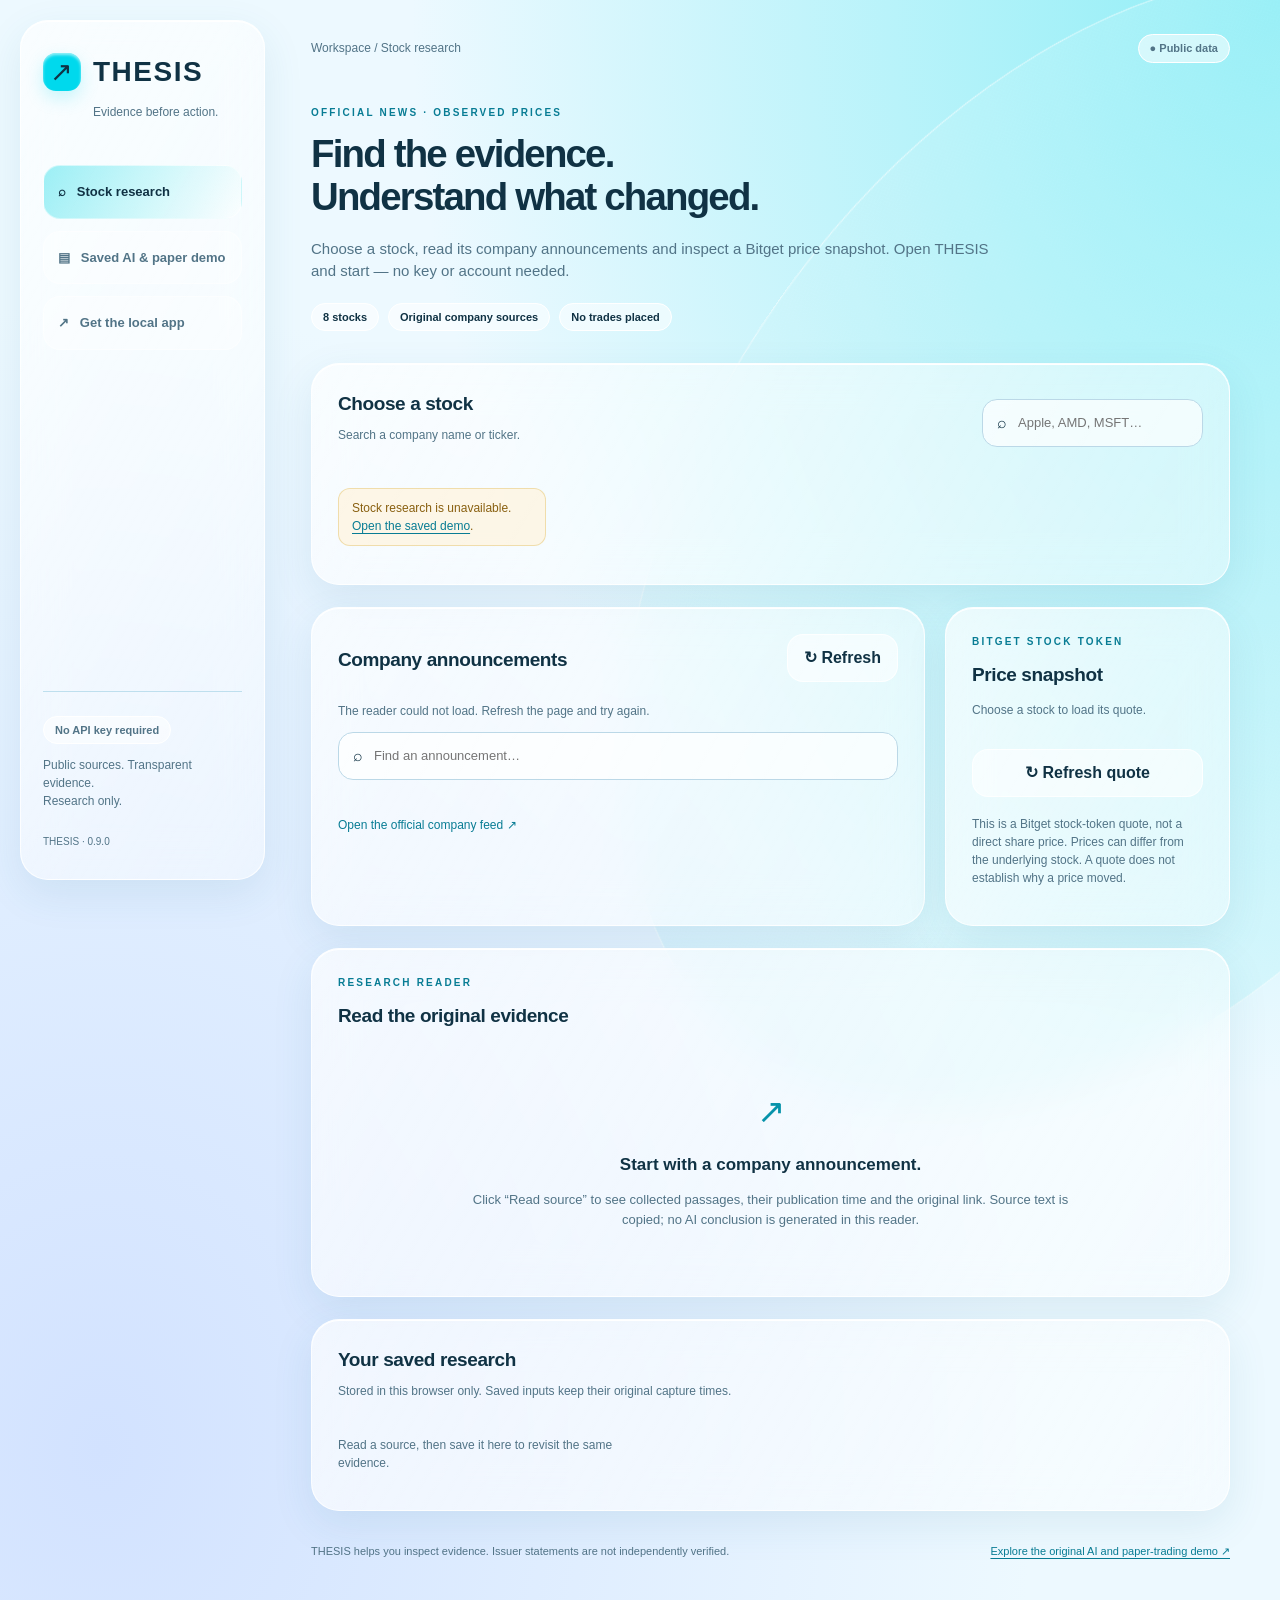
==== public/index.html @ 7a0273d4 "Add eight-stock research and source reading without an API key Add a shared issuer catalogue, no-mod" ====
<!doctype html>
<html lang="en"><head><meta charset="utf-8"><meta name="viewport" content="width=device-width,initial-scale=1"><meta name="theme-color" content="#00d9ed"><meta name="description" content="Explore eight stocks, official company announcements and public Bitget stock-token quotes. No API key required."><title>THESIS · Evidence before action</title><link rel="stylesheet" href="reader.css"><script defer src="reader.js"></script></head>
<body><a class="skip" href="#main">Skip to research</a><div class="shell"><aside class="glass sidebar"><a class="brand" href="/"><span class="logo">↗</span> THESIS</a><p class="tagline">Evidence before action.</p><nav aria-label="Workspace"><a class="active" href="#main">⌕ &nbsp; Stock research</a><a href="demo.html">▤ &nbsp; Saved AI & paper demo</a><a href="https://github.com/iamebuskycrypto/THESIS" target="_blank" rel="noopener">↗ &nbsp; Get the local app</a></nav><div class="sidebar-bottom"><span class="pill">No API key required</span><p>Public sources. Transparent evidence.<br>Research only.</p><small>THESIS · 0.9.0</small></div></aside>
<main id="main"><header class="topbar"><span>Workspace / Stock research</span><span class="pill">● Public data</span></header><section class="hero"><div class="eyebrow">OFFICIAL NEWS · OBSERVED PRICES</div><h1>Find the evidence.<br>Understand what changed.</h1><p>Choose a stock, read its company announcements and inspect a Bitget price snapshot. Open THESIS and start — no key or account needed.</p><div class="hero-tags"><span class="pill">8 stocks</span><span class="pill">Original company sources</span><span class="pill">No trades placed</span></div></section>
<section class="glass stock-panel" aria-labelledby="stock-title"><div class="section-head"><div><h2 id="stock-title">Choose a stock</h2><p>Search a company name or ticker.</p></div><label class="search"><span aria-hidden="true">⌕</span><input type="search" id="stock-search" placeholder="Apple, AMD, MSFT…" aria-label="Search stocks"></label></div><div id="stocks" class="stock-grid" aria-label="Available stocks"></div><p id="stock-empty" hidden>No stocks match. Clear the search to see all eight.</p></section>
<div class="workspace"><section class="glass news-panel" aria-labelledby="news-title"><div class="section-head"><div><div class="eyebrow" id="company-symbol"></div><h2 id="news-title">Company announcements</h2></div><button id="refresh-news" type="button">↻ Refresh</button></div><p class="small" id="news-status" role="status" aria-live="polite">Loading supported stocks…</p><label class="search news-search"><span aria-hidden="true">⌕</span><input type="search" id="news-search" placeholder="Find an announcement…" aria-label="Search announcements"></label><div id="news" class="news-list"></div><a id="company-source" class="source-link" target="_blank" rel="noopener">Open the official company feed ↗</a></section>
<aside class="glass quote-panel" aria-labelledby="quote-title"><div class="eyebrow">BITGET STOCK TOKEN</div><h2 id="quote-title">Price snapshot</h2><p class="small" id="quote-instrument"></p><div id="quote" aria-live="polite"><p class="small">Choose a stock to load its quote.</p></div><button id="refresh-quote" type="button">↻ Refresh quote</button><p class="small">This is a Bitget stock-token quote, not a direct share price. Prices can differ from the underlying stock. A quote does not establish why a price moved.</p></aside></div>
<section id="source-section" class="glass source-panel" aria-labelledby="source-title"><div class="section-head"><div><div class="eyebrow">RESEARCH READER</div><h2 id="source-title">Read the original evidence</h2></div><button id="save-source" type="button" hidden>Save to this browser</button></div><div id="source" aria-live="polite"><div class="empty"><span class="empty-icon">↗</span><h3>Start with a company announcement.</h3><p>Click “Read source” to see collected passages, their publication time and the original link. Source text is copied; no AI conclusion is generated in this reader.</p></div></div></section>
<section class="glass saved-panel"><div class="section-head"><div><h2>Your saved research</h2><p>Stored in this browser only. Saved inputs keep their original capture times.</p></div><button id="clear-saved" type="button" hidden>Clear saved</button></div><div id="saved" class="saved-grid"></div></section><footer>THESIS helps you inspect evidence. Issuer statements are not independently verified. <a href="demo.html">Explore the original AI and paper-trading demo ↗</a></footer></main></div><div id="toast" role="status" aria-live="polite" hidden></div></body></html>
---- public/reader.css ----
:root{--ink:#103244;--muted:#527487;--cyan:#00d9ed;--line:rgba(255,255,255,.8);--shadow:0 14px 40px rgba(43,114,151,.1);font-family:Inter,-apple-system,BlinkMacSystemFont,"Segoe UI",sans-serif;color:var(--ink);line-height:1.5}*{box-sizing:border-box}body{margin:0;background:radial-gradient(ellipse at 100% 0,#8eeef6 0,transparent 48%),radial-gradient(ellipse at 8% 90%,#d2e2ff 0,transparent 56%),#edf9ff;min-height:100vh}body:before{content:"";position:fixed;width:65vw;height:140vh;border-radius:50%;border:1px solid #ffffff99;right:-20vw;top:-10vh;transform:rotate(35deg);background:linear-gradient(120deg,#ffffff25,#5ee7ee25);pointer-events:none;z-index:-1}a{color:#087c94;text-underline-offset:3px}button,input{font:inherit}button,a.stock{cursor:pointer}button{color:var(--ink);padding:11px 16px;border:1px solid var(--line);border-radius:16px;background:#ffffff90;font-weight:600;transition:transform .16s,box-shadow .16s,background .16s}button:hover:not(:disabled),nav a:hover{transform:translateY(-3px);box-shadow:0 10px 22px #23799130;background:#fff}button:active:not(:disabled){transform:translateY(0) scale(.98)}button:disabled{cursor:wait;opacity:.6}button.primary{background:var(--cyan)}:focus-visible{outline:3px solid #087c94;outline-offset:4px}.glass{background:linear-gradient(120deg,#ffffffa8,#ffffff65);border:1px solid var(--line);border-radius:28px;box-shadow:var(--shadow),inset 0 1px 0 #fff;backdrop-filter:blur(22px);-webkit-backdrop-filter:blur(22px)}.shell{display:grid;grid-template-columns:245px minmax(0,1fr);gap:46px;padding:20px;max-width:1840px;margin:auto}.sidebar{position:sticky;top:20px;height:calc(100vh - 40px);padding:30px 22px;display:flex;flex-direction:column}.brand{font-size:28px;font-weight:800;letter-spacing:1.5px;display:flex;align-items:center;gap:12px;text-decoration:none;color:var(--ink)}.logo{background:var(--cyan);box-shadow:inset 0 2px 3px #fff9,0 7px 18px #00d9ed35;width:38px;height:38px;border-radius:13px;text-align:center;line-height:38px;font-size:27px;font-weight:400}.tagline{margin:10px 0 44px 50px;font-size:12px;color:var(--muted)}nav{display:grid;gap:12px}nav a{border-radius:17px;background:#ffffff50;padding:16px 14px;font-size:13px;font-weight:600;text-decoration:none;color:var(--muted);border:1px solid #fff7;transition:transform .16s,box-shadow .16s}nav .active{background:linear-gradient(120deg,#9ceff5,#ffffff80);color:var(--ink)}.sidebar-bottom{margin-top:auto;border-top:1px solid #bedfee;padding-top:24px;font-size:12px;color:var(--muted)}.pill{display:inline-block;background:#ffffff88;border:1px solid #fff;border-radius:100px;padding:5px 11px;font-size:11px;font-weight:600}.sidebar-bottom small{display:block;margin-top:24px}main{min-width:0;padding:8px 30px 22px 0}.topbar{display:flex;align-items:center;justify-content:space-between;gap:16px;font-size:12px;color:var(--muted);padding:6px 0 42px}.hero{padding-bottom:32px}.eyebrow{font-size:10px;font-weight:700;letter-spacing:2.2px;color:#087c94;margin-bottom:12px}h1{font-size:clamp(30px,3vw,49px);letter-spacing:-1.8px;line-height:1.12;margin:0 0 20px}h2{font-size:19px;letter-spacing:-.4px;margin:0 0 7px}h3{margin:0 0 8px;font-size:17px}.hero p{max-width:680px;color:var(--muted);font-size:15px}.hero-tags{display:flex;gap:9px;flex-wrap:wrap;margin-top:20px}section.glass,.quote-panel{padding:26px;margin-bottom:22px}.section-head{display:flex;justify-content:space-between;align-items:center;gap:20px;margin-bottom:20px}.section-head p,.small{font-size:12px;color:var(--muted);margin:4px 0 12px}.search{display:flex;align-items:center;gap:9px;padding:11px 14px;border:1px solid #bbd8e7;border-radius:15px;background:#ffffffb0}.search input{background:none;border:0;outline:none;width:100%;min-width:0;color:var(--ink);font-size:13px}.search:focus-within{outline:2px solid #128caa;outline-offset:2px}.stock-grid{display:grid;grid-template-columns:repeat(4,minmax(0,1fr));gap:11px}.stock{display:flex;align-items:center;gap:12px;padding:16px 12px;text-align:left;font-weight:400}.stock .initial{width:34px;height:34px;border-radius:12px;background:#ddf6fc;display:grid;place-items:center;font-weight:700;color:#087c94;flex-shrink:0}.stock strong{display:block;font-size:13px}.stock small{color:var(--muted);font-size:11px}.stock.selected{border-color:#08cadd;background:linear-gradient(120deg,#9beef5a8,#fff8);box-shadow:inset 0 1px 0 #fff,0 6px 16px #00bed218}.workspace{display:grid;grid-template-columns:minmax(0,1fr) 285px;gap:20px}.quote-panel{height:fit-content}.quote-panel button{margin:18px 0 14px;width:100%}.quote-price{font-size:32px;font-weight:650;letter-spacing:-1px;margin:10px 0 12px}.quote-values{display:grid;grid-template-columns:1fr 1fr;gap:10px;font-size:13px}.quote-values span{display:block;font-size:10px;color:var(--muted);margin-bottom:3px}.warning{padding:10px 13px;background:#fff4dbaa;border:1px solid #e4c77788;border-radius:12px;font-size:12px;color:#896011}.news-search{margin-bottom:18px}.news-list{max-height:430px;overflow:auto;scrollbar-color:#a2d3e0 transparent}.news-item{padding:17px 2px;border-bottom:1px solid #b8dae388;display:flex;gap:15px;justify-content:space-between;align-items:center}.news-item h3{font-size:14px;line-height:1.5}.news-item button{font-size:11px;white-space:nowrap;padding:10px 12px}.source-link{display:inline-block;font-size:12px;margin-top:18px}.empty{max-width:620px;text-align:center;padding:28px 12px;margin:auto}.empty p{font-size:13px;color:var(--muted)}.empty-icon{font-size:34px;display:block;margin-bottom:15px;color:#0793aa}.source-panel{scroll-margin-top:22px}.source-title-link{font-size:22px;line-height:1.4;display:block;margin:20px 0 12px;font-weight:650;text-decoration:none}.passage{border-left:3px solid #08bdd2;background:#ffffff65;border-radius:0 15px 15px 0;margin:15px 0;padding:18px 21px;font-size:14px;line-height:1.8;overflow-wrap:anywhere}.passage small{display:block;color:var(--muted);font-size:10px;margin-bottom:8px;letter-spacing:1px}.notice{padding:15px 18px;border:1px solid #ffffffa8;border-radius:16px;background:#ffffff75;font-size:13px;color:var(--muted);margin:18px 0}.questions{display:grid;grid-template-columns:repeat(3,1fr);gap:12px;margin-top:24px}.questions div{border-top:1px solid #b8dae3;padding-top:14px;font-size:12px;color:var(--muted)}.questions strong{display:block;color:var(--ink);margin-bottom:7px}.saved-grid{display:grid;grid-template-columns:repeat(3,1fr);gap:12px}.saved-grid button{padding:15px;text-align:left;font-weight:400}.saved-grid strong{display:block;font-size:12px;margin:6px 0}.saved-grid small{font-size:10px;color:var(--muted)}footer{font-size:11px;color:var(--muted);padding:10px 0;display:flex;flex-wrap:wrap;gap:10px;justify-content:space-between}#toast{position:fixed;bottom:24px;left:50%;transform:translateX(-50%);padding:13px 20px;border-radius:16px;box-shadow:var(--shadow);background:#103244;color:white;font-size:13px;max-width:90%;z-index:5}.skip{position:fixed;left:10px;top:-80px;background:white;padding:15px;z-index:10}.skip:focus{top:10px}@media(max-width:1050px){.shell{grid-template-columns:195px minmax(0,1fr);gap:22px}.sidebar{padding:24px 14px}.brand{font-size:23px}main{padding-right:0}.workspace{grid-template-columns:minmax(0,1fr)}.quote-values{grid-template-columns:repeat(3,1fr)}.quote-panel button{width:auto}.stock-grid{grid-template-columns:repeat(2,1fr)}}@media(max-width:690px){.shell{display:block;padding:12px}.sidebar{position:static;height:auto;padding:16px 18px;margin-bottom:20px}.tagline{display:none}nav{display:flex;flex-wrap:wrap;gap:7px;margin-top:15px}nav a{font-size:10px;padding:9px}.sidebar-bottom{display:none}.topbar{padding-bottom:25px}main{padding:0 4px}.hero{padding:0 8px 24px}h1{letter-spacing:-1px}.section-head{flex-wrap:wrap;gap:12px}section.glass,.quote-panel{padding:20px;border-radius:23px}.stock-panel .search{width:100%}.stock{padding:12px 10px}.questions,.saved-grid{grid-template-columns:1fr}.news-item{align-items:start}.news-item button{padding:9px;font-size:10px}.source-title-link{font-size:19px}.hero p{font-size:13px}.quote-values{grid-template-columns:repeat(2,1fr)}}@media(prefers-reduced-motion:reduce){*{transition:none!important;scroll-behavior:auto!important}button:hover:not(:disabled),nav a:hover{transform:none}}
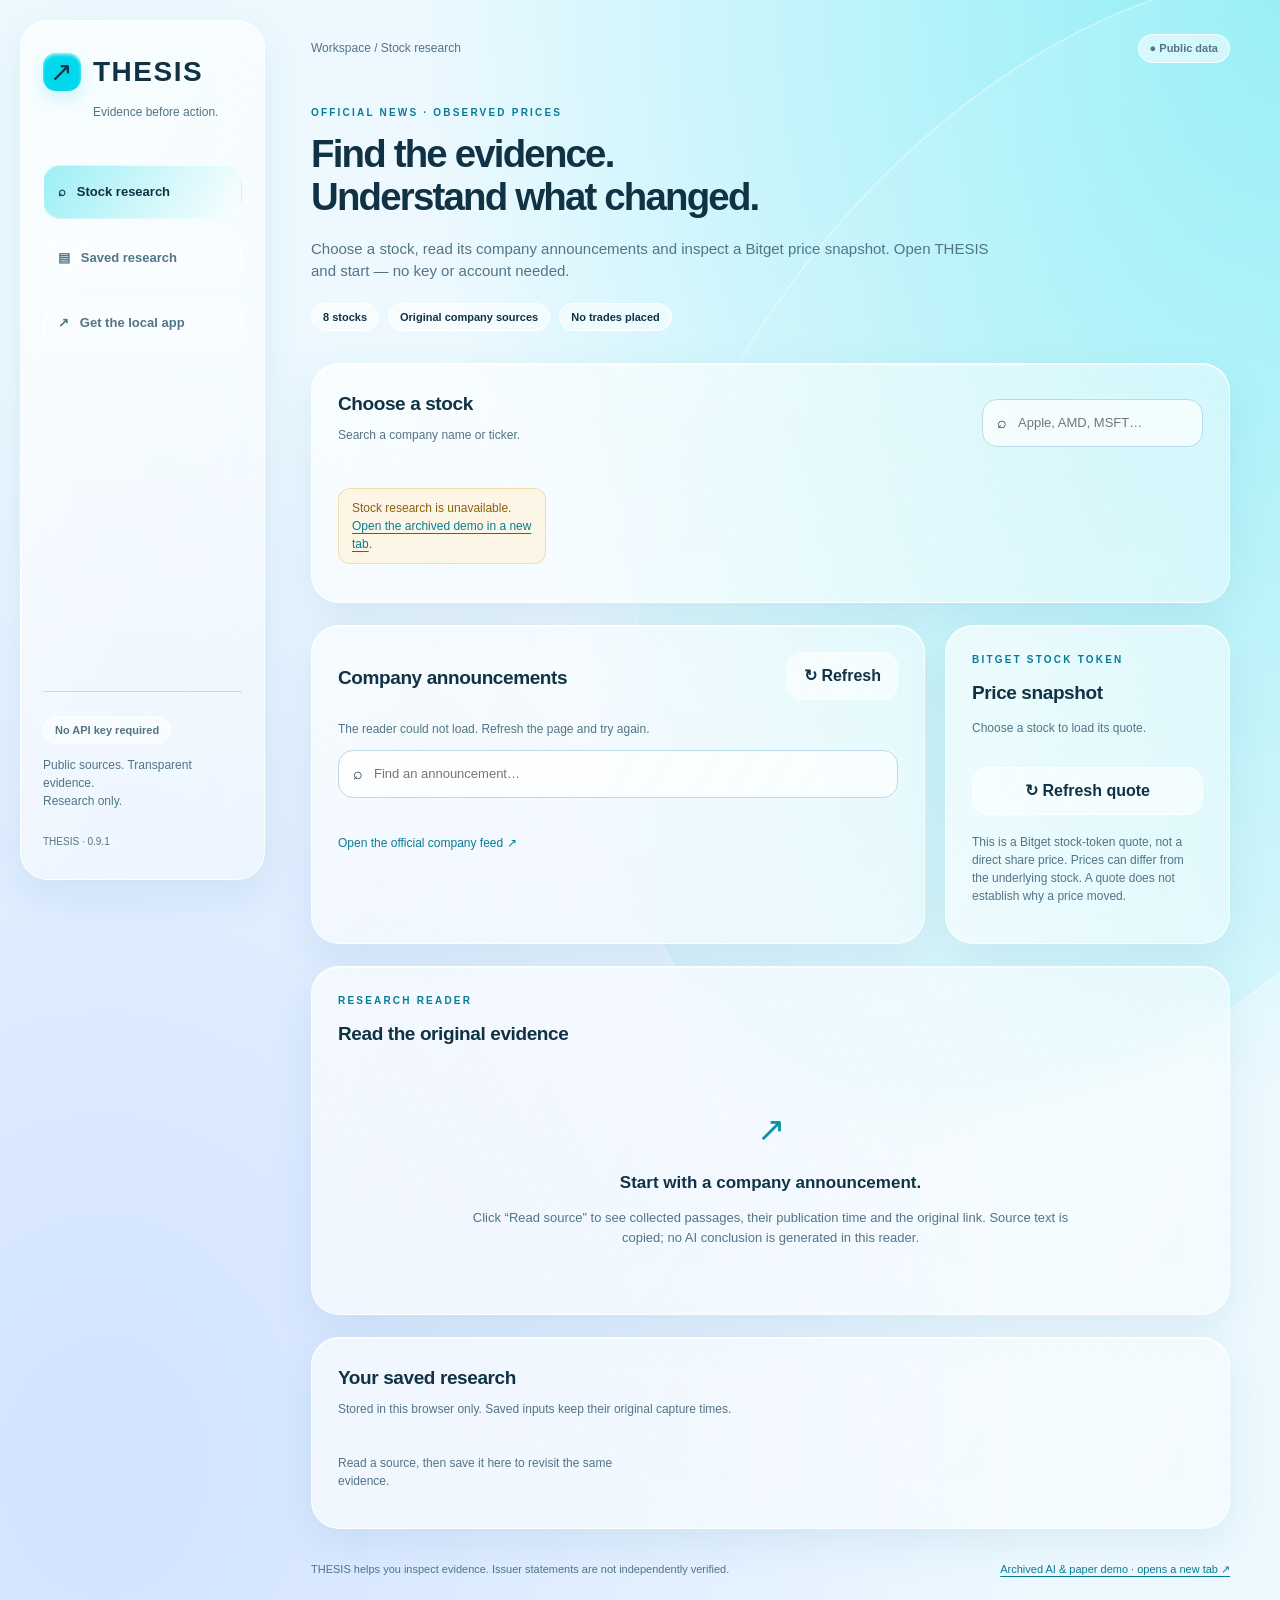
==== commit 38c58811: "Keep stock research navigation in the current app Replace the sidebar archive link with Saved resear" ====
--- a/public/index.html
+++ b/public/index.html
@@ -1,9 +1,9 @@
 <!doctype html>
-<html lang="en"><head><meta charset="utf-8"><meta name="viewport" content="width=device-width,initial-scale=1"><meta name="theme-color" content="#00d9ed"><meta name="description" content="Explore eight stocks, official company announcements and public Bitget stock-token quotes. No API key required."><title>THESIS · Evidence before action</title><link rel="stylesheet" href="reader.css"><script defer src="reader.js"></script></head>
-<body><a class="skip" href="#main">Skip to research</a><div class="shell"><aside class="glass sidebar"><a class="brand" href="/"><span class="logo">↗</span> THESIS</a><p class="tagline">Evidence before action.</p><nav aria-label="Workspace"><a class="active" href="#main">⌕ &nbsp; Stock research</a><a href="demo.html">▤ &nbsp; Saved AI & paper demo</a><a href="https://github.com/iamebuskycrypto/THESIS" target="_blank" rel="noopener">↗ &nbsp; Get the local app</a></nav><div class="sidebar-bottom"><span class="pill">No API key required</span><p>Public sources. Transparent evidence.<br>Research only.</p><small>THESIS · 0.9.0</small></div></aside>
+<html lang="en"><head><meta charset="utf-8"><meta name="viewport" content="width=device-width,initial-scale=1"><meta name="theme-color" content="#00d9ed"><meta name="description" content="Explore eight stocks, official company announcements and public Bitget stock-token quotes. No API key required."><title>THESIS · Evidence before action</title><link rel="stylesheet" href="reader.css?v=0.9.1"><script defer src="reader.js?v=0.9.1"></script></head>
+<body><a class="skip" href="#main">Skip to research</a><div class="shell"><aside class="glass sidebar"><a class="brand" href="/"><span class="logo">↗</span> THESIS</a><p class="tagline">Evidence before action.</p><nav aria-label="Workspace"><a class="active" href="#main">⌕ &nbsp; Stock research</a><a href="#saved-research">▤ &nbsp; Saved research</a><a href="https://github.com/iamebuskycrypto/THESIS" target="_blank" rel="noopener">↗ &nbsp; Get the local app</a></nav><div class="sidebar-bottom"><span class="pill">No API key required</span><p>Public sources. Transparent evidence.<br>Research only.</p><small>THESIS · 0.9.1</small></div></aside>
 <main id="main"><header class="topbar"><span>Workspace / Stock research</span><span class="pill">● Public data</span></header><section class="hero"><div class="eyebrow">OFFICIAL NEWS · OBSERVED PRICES</div><h1>Find the evidence.<br>Understand what changed.</h1><p>Choose a stock, read its company announcements and inspect a Bitget price snapshot. Open THESIS and start — no key or account needed.</p><div class="hero-tags"><span class="pill">8 stocks</span><span class="pill">Original company sources</span><span class="pill">No trades placed</span></div></section>
 <section class="glass stock-panel" aria-labelledby="stock-title"><div class="section-head"><div><h2 id="stock-title">Choose a stock</h2><p>Search a company name or ticker.</p></div><label class="search"><span aria-hidden="true">⌕</span><input type="search" id="stock-search" placeholder="Apple, AMD, MSFT…" aria-label="Search stocks"></label></div><div id="stocks" class="stock-grid" aria-label="Available stocks"></div><p id="stock-empty" hidden>No stocks match. Clear the search to see all eight.</p></section>
 <div class="workspace"><section class="glass news-panel" aria-labelledby="news-title"><div class="section-head"><div><div class="eyebrow" id="company-symbol"></div><h2 id="news-title">Company announcements</h2></div><button id="refresh-news" type="button">↻ Refresh</button></div><p class="small" id="news-status" role="status" aria-live="polite">Loading supported stocks…</p><label class="search news-search"><span aria-hidden="true">⌕</span><input type="search" id="news-search" placeholder="Find an announcement…" aria-label="Search announcements"></label><div id="news" class="news-list"></div><a id="company-source" class="source-link" target="_blank" rel="noopener">Open the official company feed ↗</a></section>
 <aside class="glass quote-panel" aria-labelledby="quote-title"><div class="eyebrow">BITGET STOCK TOKEN</div><h2 id="quote-title">Price snapshot</h2><p class="small" id="quote-instrument"></p><div id="quote" aria-live="polite"><p class="small">Choose a stock to load its quote.</p></div><button id="refresh-quote" type="button">↻ Refresh quote</button><p class="small">This is a Bitget stock-token quote, not a direct share price. Prices can differ from the underlying stock. A quote does not establish why a price moved.</p></aside></div>
 <section id="source-section" class="glass source-panel" aria-labelledby="source-title"><div class="section-head"><div><div class="eyebrow">RESEARCH READER</div><h2 id="source-title">Read the original evidence</h2></div><button id="save-source" type="button" hidden>Save to this browser</button></div><div id="source" aria-live="polite"><div class="empty"><span class="empty-icon">↗</span><h3>Start with a company announcement.</h3><p>Click “Read source” to see collected passages, their publication time and the original link. Source text is copied; no AI conclusion is generated in this reader.</p></div></div></section>
-<section class="glass saved-panel"><div class="section-head"><div><h2>Your saved research</h2><p>Stored in this browser only. Saved inputs keep their original capture times.</p></div><button id="clear-saved" type="button" hidden>Clear saved</button></div><div id="saved" class="saved-grid"></div></section><footer>THESIS helps you inspect evidence. Issuer statements are not independently verified. <a href="demo.html">Explore the original AI and paper-trading demo ↗</a></footer></main></div><div id="toast" role="status" aria-live="polite" hidden></div></body></html>
+<section id="saved-research" class="glass saved-panel"><div class="section-head"><div><h2>Your saved research</h2><p>Stored in this browser only. Saved inputs keep their original capture times.</p></div><button id="clear-saved" type="button" hidden>Clear saved</button></div><div id="saved" class="saved-grid"></div></section><footer>THESIS helps you inspect evidence. Issuer statements are not independently verified. <a href="demo.html" target="_blank" rel="noopener">Archived AI &amp; paper demo · opens a new tab ↗</a></footer></main></div><div id="toast" role="status" aria-live="polite" hidden></div></body></html>
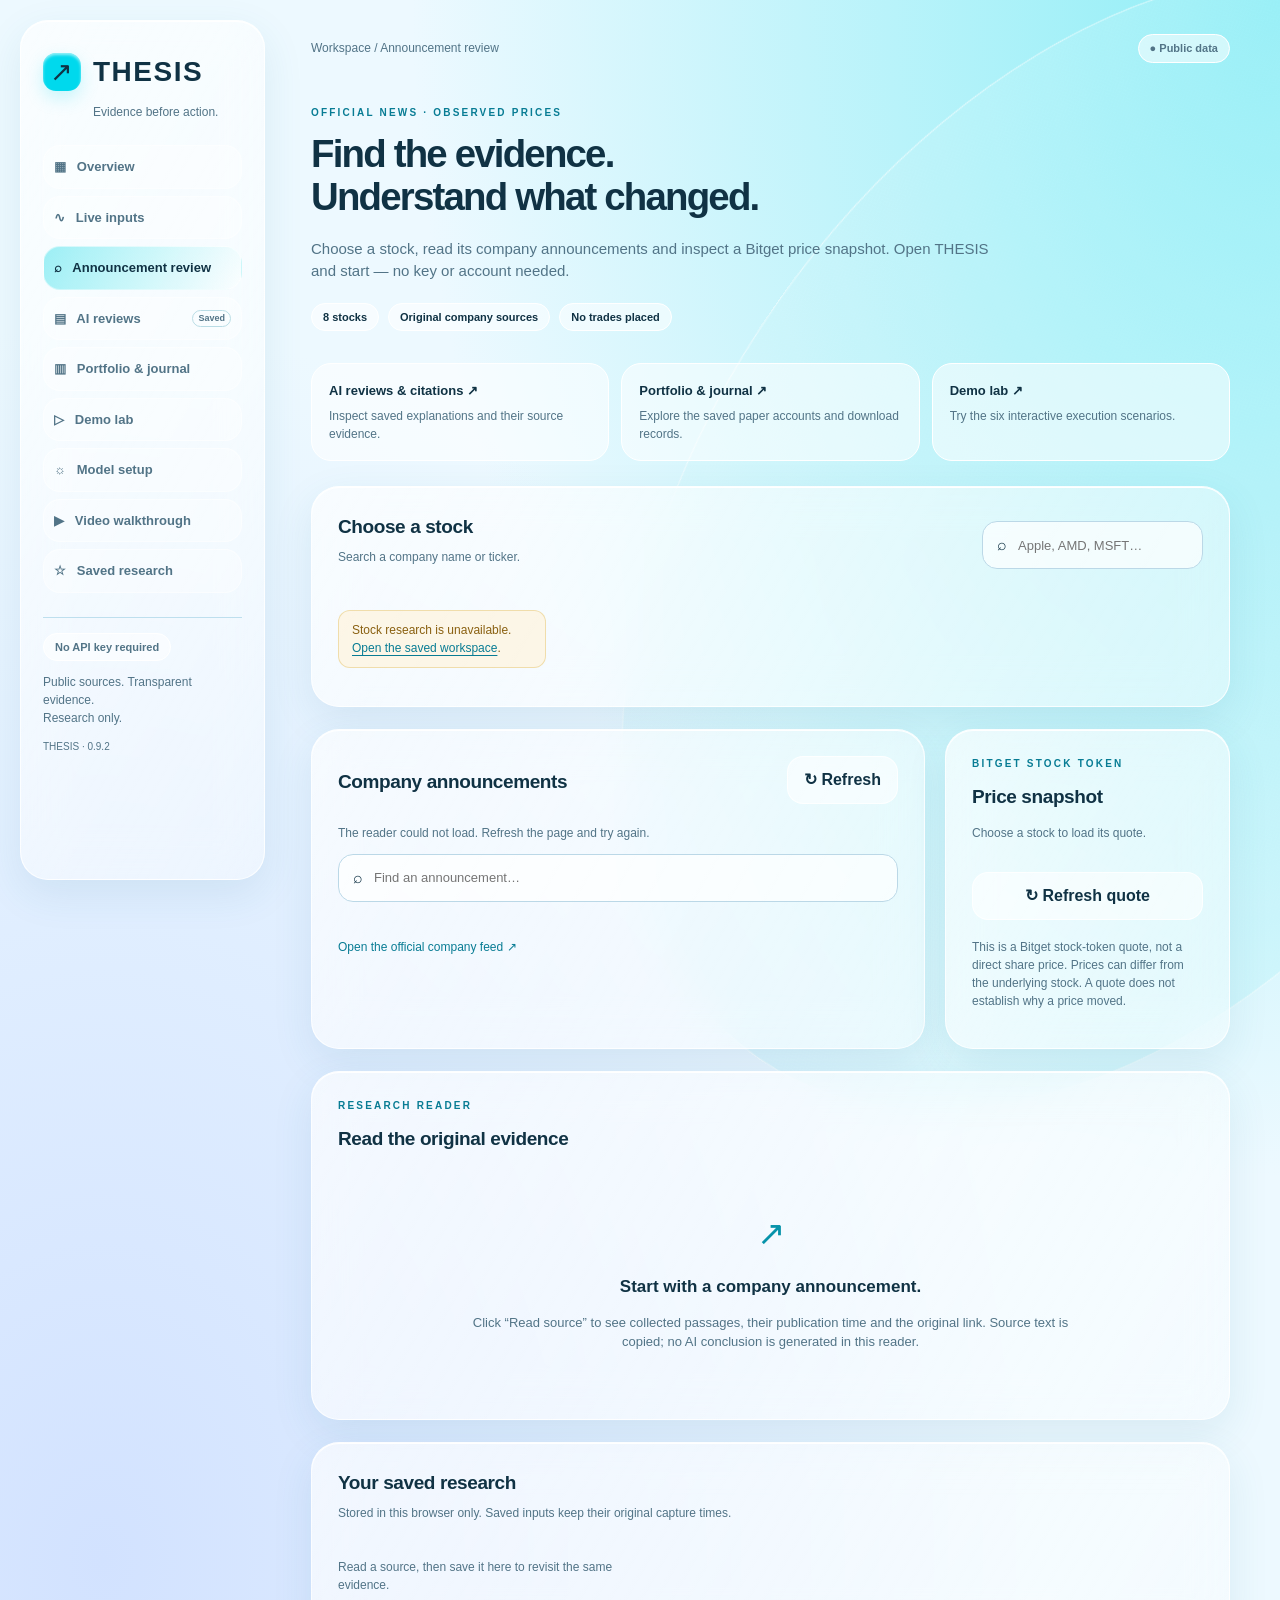
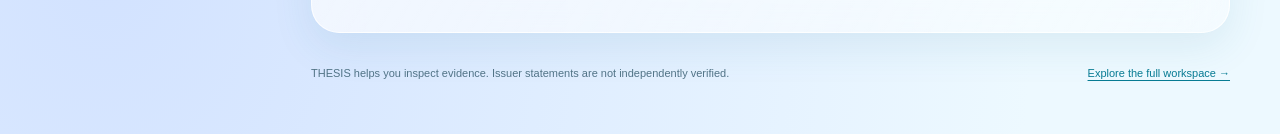
==== commit 14ae71b9: "Restore full workspace navigation alongside eight-stock research Expose Overview, saved AI reviews, " ====
--- a/public/index.html
+++ b/public/index.html
@@ -1,9 +1,24 @@
 <!doctype html>
-<html lang="en"><head><meta charset="utf-8"><meta name="viewport" content="width=device-width,initial-scale=1"><meta name="theme-color" content="#00d9ed"><meta name="description" content="Explore eight stocks, official company announcements and public Bitget stock-token quotes. No API key required."><title>THESIS · Evidence before action</title><link rel="stylesheet" href="reader.css?v=0.9.1"><script defer src="reader.js?v=0.9.1"></script></head>
-<body><a class="skip" href="#main">Skip to research</a><div class="shell"><aside class="glass sidebar"><a class="brand" href="/"><span class="logo">↗</span> THESIS</a><p class="tagline">Evidence before action.</p><nav aria-label="Workspace"><a class="active" href="#main">⌕ &nbsp; Stock research</a><a href="#saved-research">▤ &nbsp; Saved research</a><a href="https://github.com/iamebuskycrypto/THESIS" target="_blank" rel="noopener">↗ &nbsp; Get the local app</a></nav><div class="sidebar-bottom"><span class="pill">No API key required</span><p>Public sources. Transparent evidence.<br>Research only.</p><small>THESIS · 0.9.1</small></div></aside>
-<main id="main"><header class="topbar"><span>Workspace / Stock research</span><span class="pill">● Public data</span></header><section class="hero"><div class="eyebrow">OFFICIAL NEWS · OBSERVED PRICES</div><h1>Find the evidence.<br>Understand what changed.</h1><p>Choose a stock, read its company announcements and inspect a Bitget price snapshot. Open THESIS and start — no key or account needed.</p><div class="hero-tags"><span class="pill">8 stocks</span><span class="pill">Original company sources</span><span class="pill">No trades placed</span></div></section>
+<html lang="en"><head><meta charset="utf-8"><meta name="viewport" content="width=device-width,initial-scale=1"><meta name="theme-color" content="#00d9ed"><meta name="description" content="Explore eight stocks, official company announcements and public Bitget stock-token quotes. No API key required."><title>THESIS · Evidence before action</title><link rel="stylesheet" href="reader.css?v=0.9.2"><script defer src="reader.js?v=0.9.2"></script></head>
+<body><a class="skip" href="#main">Skip to research</a><div class="shell"><aside class="glass sidebar"><a class="brand" href="/"><span class="logo">↗</span> THESIS</a><p class="tagline">Evidence before action.</p><nav aria-label="Workspace">
+<a href="demo.html#overview">▦ &nbsp; Overview</a>
+<a href="#live-inputs">∿ &nbsp; Live inputs</a>
+<a class="active" href="#main" aria-current="page">⌕ &nbsp; Announcement review</a>
+<a href="demo.html#research">▤ &nbsp; AI reviews <small>Saved</small></a>
+<a href="demo.html#journal">▥ &nbsp; Portfolio &amp; journal</a>
+<a href="demo.html#demo">▷ &nbsp; Demo lab</a>
+<a href="demo.html#setup">☼ &nbsp; Model setup</a>
+<a href="demo.html#walkthrough">▶ &nbsp; Video walkthrough</a>
+<a href="#saved-research">☆ &nbsp; Saved research</a>
+</nav><div class="sidebar-bottom"><span class="pill">No API key required</span><p>Public sources. Transparent evidence.<br>Research only.</p><small>THESIS · 0.9.2</small></div></aside>
+<main id="main"><header class="topbar"><span>Workspace / Announcement review</span><span class="pill">● Public data</span></header><section class="hero"><div class="eyebrow">OFFICIAL NEWS · OBSERVED PRICES</div><h1>Find the evidence.<br>Understand what changed.</h1><p>Choose a stock, read its company announcements and inspect a Bitget price snapshot. Open THESIS and start — no key or account needed.</p><div class="hero-tags"><span class="pill">8 stocks</span><span class="pill">Original company sources</span><span class="pill">No trades placed</span></div></section>
+<section class="workspace-links" aria-label="Explore THESIS">
+<a href="demo.html#research"><strong>AI reviews &amp; citations ↗</strong><span>Inspect saved explanations and their source evidence.</span></a>
+<a href="demo.html#journal"><strong>Portfolio &amp; journal ↗</strong><span>Explore the saved paper accounts and download records.</span></a>
+<a href="demo.html#demo"><strong>Demo lab ↗</strong><span>Try the six interactive execution scenarios.</span></a>
+</section>
 <section class="glass stock-panel" aria-labelledby="stock-title"><div class="section-head"><div><h2 id="stock-title">Choose a stock</h2><p>Search a company name or ticker.</p></div><label class="search"><span aria-hidden="true">⌕</span><input type="search" id="stock-search" placeholder="Apple, AMD, MSFT…" aria-label="Search stocks"></label></div><div id="stocks" class="stock-grid" aria-label="Available stocks"></div><p id="stock-empty" hidden>No stocks match. Clear the search to see all eight.</p></section>
-<div class="workspace"><section class="glass news-panel" aria-labelledby="news-title"><div class="section-head"><div><div class="eyebrow" id="company-symbol"></div><h2 id="news-title">Company announcements</h2></div><button id="refresh-news" type="button">↻ Refresh</button></div><p class="small" id="news-status" role="status" aria-live="polite">Loading supported stocks…</p><label class="search news-search"><span aria-hidden="true">⌕</span><input type="search" id="news-search" placeholder="Find an announcement…" aria-label="Search announcements"></label><div id="news" class="news-list"></div><a id="company-source" class="source-link" target="_blank" rel="noopener">Open the official company feed ↗</a></section>
+<div class="workspace" id="live-inputs"><section class="glass news-panel" aria-labelledby="news-title"><div class="section-head"><div><div class="eyebrow" id="company-symbol"></div><h2 id="news-title">Company announcements</h2></div><button id="refresh-news" type="button">↻ Refresh</button></div><p class="small" id="news-status" role="status" aria-live="polite">Loading supported stocks…</p><label class="search news-search"><span aria-hidden="true">⌕</span><input type="search" id="news-search" placeholder="Find an announcement…" aria-label="Search announcements"></label><div id="news" class="news-list"></div><a id="company-source" class="source-link" target="_blank" rel="noopener">Open the official company feed ↗</a></section>
 <aside class="glass quote-panel" aria-labelledby="quote-title"><div class="eyebrow">BITGET STOCK TOKEN</div><h2 id="quote-title">Price snapshot</h2><p class="small" id="quote-instrument"></p><div id="quote" aria-live="polite"><p class="small">Choose a stock to load its quote.</p></div><button id="refresh-quote" type="button">↻ Refresh quote</button><p class="small">This is a Bitget stock-token quote, not a direct share price. Prices can differ from the underlying stock. A quote does not establish why a price moved.</p></aside></div>
 <section id="source-section" class="glass source-panel" aria-labelledby="source-title"><div class="section-head"><div><div class="eyebrow">RESEARCH READER</div><h2 id="source-title">Read the original evidence</h2></div><button id="save-source" type="button" hidden>Save to this browser</button></div><div id="source" aria-live="polite"><div class="empty"><span class="empty-icon">↗</span><h3>Start with a company announcement.</h3><p>Click “Read source” to see collected passages, their publication time and the original link. Source text is copied; no AI conclusion is generated in this reader.</p></div></div></section>
-<section id="saved-research" class="glass saved-panel"><div class="section-head"><div><h2>Your saved research</h2><p>Stored in this browser only. Saved inputs keep their original capture times.</p></div><button id="clear-saved" type="button" hidden>Clear saved</button></div><div id="saved" class="saved-grid"></div></section><footer>THESIS helps you inspect evidence. Issuer statements are not independently verified. <a href="demo.html" target="_blank" rel="noopener">Archived AI &amp; paper demo · opens a new tab ↗</a></footer></main></div><div id="toast" role="status" aria-live="polite" hidden></div></body></html>
+<section id="saved-research" class="glass saved-panel"><div class="section-head"><div><h2>Your saved research</h2><p>Stored in this browser only. Saved inputs keep their original capture times.</p></div><button id="clear-saved" type="button" hidden>Clear saved</button></div><div id="saved" class="saved-grid"></div></section><footer>THESIS helps you inspect evidence. Issuer statements are not independently verified. <a href="demo.html#overview">Explore the full workspace →</a></footer></main></div><div id="toast" role="status" aria-live="polite" hidden></div></body></html>
--- a/public/reader.css
+++ b/public/reader.css
@@ -1 +1,4 @@
 :root{--ink:#103244;--muted:#527487;--cyan:#00d9ed;--line:rgba(255,255,255,.8);--shadow:0 14px 40px rgba(43,114,151,.1);font-family:Inter,-apple-system,BlinkMacSystemFont,"Segoe UI",sans-serif;color:var(--ink);line-height:1.5}*{box-sizing:border-box}body{margin:0;background:radial-gradient(ellipse at 100% 0,#8eeef6 0,transparent 48%),radial-gradient(ellipse at 8% 90%,#d2e2ff 0,transparent 56%),#edf9ff;min-height:100vh}body:before{content:"";position:fixed;width:65vw;height:140vh;border-radius:50%;border:1px solid #ffffff99;right:-20vw;top:-10vh;transform:rotate(35deg);background:linear-gradient(120deg,#ffffff25,#5ee7ee25);pointer-events:none;z-index:-1}a{color:#087c94;text-underline-offset:3px}button,input{font:inherit}button,a.stock{cursor:pointer}button{color:var(--ink);padding:11px 16px;border:1px solid var(--line);border-radius:16px;background:#ffffff90;font-weight:600;transition:transform .16s,box-shadow .16s,background .16s}button:hover:not(:disabled),nav a:hover{transform:translateY(-3px);box-shadow:0 10px 22px #23799130;background:#fff}button:active:not(:disabled){transform:translateY(0) scale(.98)}button:disabled{cursor:wait;opacity:.6}button.primary{background:var(--cyan)}:focus-visible{outline:3px solid #087c94;outline-offset:4px}.glass{background:linear-gradient(120deg,#ffffffa8,#ffffff65);border:1px solid var(--line);border-radius:28px;box-shadow:var(--shadow),inset 0 1px 0 #fff;backdrop-filter:blur(22px);-webkit-backdrop-filter:blur(22px)}.shell{display:grid;grid-template-columns:245px minmax(0,1fr);gap:46px;padding:20px;max-width:1840px;margin:auto}.sidebar{position:sticky;top:20px;height:calc(100vh - 40px);padding:30px 22px;display:flex;flex-direction:column}.brand{font-size:28px;font-weight:800;letter-spacing:1.5px;display:flex;align-items:center;gap:12px;text-decoration:none;color:var(--ink)}.logo{background:var(--cyan);box-shadow:inset 0 2px 3px #fff9,0 7px 18px #00d9ed35;width:38px;height:38px;border-radius:13px;text-align:center;line-height:38px;font-size:27px;font-weight:400}.tagline{margin:10px 0 44px 50px;font-size:12px;color:var(--muted)}nav{display:grid;gap:12px}nav a{border-radius:17px;background:#ffffff50;padding:16px 14px;font-size:13px;font-weight:600;text-decoration:none;color:var(--muted);border:1px solid #fff7;transition:transform .16s,box-shadow .16s}nav .active{background:linear-gradient(120deg,#9ceff5,#ffffff80);color:var(--ink)}.sidebar-bottom{margin-top:auto;border-top:1px solid #bedfee;padding-top:24px;font-size:12px;color:var(--muted)}.pill{display:inline-block;background:#ffffff88;border:1px solid #fff;border-radius:100px;padding:5px 11px;font-size:11px;font-weight:600}.sidebar-bottom small{display:block;margin-top:24px}main{min-width:0;padding:8px 30px 22px 0}.topbar{display:flex;align-items:center;justify-content:space-between;gap:16px;font-size:12px;color:var(--muted);padding:6px 0 42px}.hero{padding-bottom:32px}.eyebrow{font-size:10px;font-weight:700;letter-spacing:2.2px;color:#087c94;margin-bottom:12px}h1{font-size:clamp(30px,3vw,49px);letter-spacing:-1.8px;line-height:1.12;margin:0 0 20px}h2{font-size:19px;letter-spacing:-.4px;margin:0 0 7px}h3{margin:0 0 8px;font-size:17px}.hero p{max-width:680px;color:var(--muted);font-size:15px}.hero-tags{display:flex;gap:9px;flex-wrap:wrap;margin-top:20px}section.glass,.quote-panel{padding:26px;margin-bottom:22px}.section-head{display:flex;justify-content:space-between;align-items:center;gap:20px;margin-bottom:20px}.section-head p,.small{font-size:12px;color:var(--muted);margin:4px 0 12px}.search{display:flex;align-items:center;gap:9px;padding:11px 14px;border:1px solid #bbd8e7;border-radius:15px;background:#ffffffb0}.search input{background:none;border:0;outline:none;width:100%;min-width:0;color:var(--ink);font-size:13px}.search:focus-within{outline:2px solid #128caa;outline-offset:2px}.stock-grid{display:grid;grid-template-columns:repeat(4,minmax(0,1fr));gap:11px}.stock{display:flex;align-items:center;gap:12px;padding:16px 12px;text-align:left;font-weight:400}.stock .initial{width:34px;height:34px;border-radius:12px;background:#ddf6fc;display:grid;place-items:center;font-weight:700;color:#087c94;flex-shrink:0}.stock strong{display:block;font-size:13px}.stock small{color:var(--muted);font-size:11px}.stock.selected{border-color:#08cadd;background:linear-gradient(120deg,#9beef5a8,#fff8);box-shadow:inset 0 1px 0 #fff,0 6px 16px #00bed218}.workspace{display:grid;grid-template-columns:minmax(0,1fr) 285px;gap:20px}.quote-panel{height:fit-content}.quote-panel button{margin:18px 0 14px;width:100%}.quote-price{font-size:32px;font-weight:650;letter-spacing:-1px;margin:10px 0 12px}.quote-values{display:grid;grid-template-columns:1fr 1fr;gap:10px;font-size:13px}.quote-values span{display:block;font-size:10px;color:var(--muted);margin-bottom:3px}.warning{padding:10px 13px;background:#fff4dbaa;border:1px solid #e4c77788;border-radius:12px;font-size:12px;color:#896011}.news-search{margin-bottom:18px}.news-list{max-height:430px;overflow:auto;scrollbar-color:#a2d3e0 transparent}.news-item{padding:17px 2px;border-bottom:1px solid #b8dae388;display:flex;gap:15px;justify-content:space-between;align-items:center}.news-item h3{font-size:14px;line-height:1.5}.news-item button{font-size:11px;white-space:nowrap;padding:10px 12px}.source-link{display:inline-block;font-size:12px;margin-top:18px}.empty{max-width:620px;text-align:center;padding:28px 12px;margin:auto}.empty p{font-size:13px;color:var(--muted)}.empty-icon{font-size:34px;display:block;margin-bottom:15px;color:#0793aa}.source-panel{scroll-margin-top:22px}.source-title-link{font-size:22px;line-height:1.4;display:block;margin:20px 0 12px;font-weight:650;text-decoration:none}.passage{border-left:3px solid #08bdd2;background:#ffffff65;border-radius:0 15px 15px 0;margin:15px 0;padding:18px 21px;font-size:14px;line-height:1.8;overflow-wrap:anywhere}.passage small{display:block;color:var(--muted);font-size:10px;margin-bottom:8px;letter-spacing:1px}.notice{padding:15px 18px;border:1px solid #ffffffa8;border-radius:16px;background:#ffffff75;font-size:13px;color:var(--muted);margin:18px 0}.questions{display:grid;grid-template-columns:repeat(3,1fr);gap:12px;margin-top:24px}.questions div{border-top:1px solid #b8dae3;padding-top:14px;font-size:12px;color:var(--muted)}.questions strong{display:block;color:var(--ink);margin-bottom:7px}.saved-grid{display:grid;grid-template-columns:repeat(3,1fr);gap:12px}.saved-grid button{padding:15px;text-align:left;font-weight:400}.saved-grid strong{display:block;font-size:12px;margin:6px 0}.saved-grid small{font-size:10px;color:var(--muted)}footer{font-size:11px;color:var(--muted);padding:10px 0;display:flex;flex-wrap:wrap;gap:10px;justify-content:space-between}#toast{position:fixed;bottom:24px;left:50%;transform:translateX(-50%);padding:13px 20px;border-radius:16px;box-shadow:var(--shadow);background:#103244;color:white;font-size:13px;max-width:90%;z-index:5}.skip{position:fixed;left:10px;top:-80px;background:white;padding:15px;z-index:10}.skip:focus{top:10px}@media(max-width:1050px){.shell{grid-template-columns:195px minmax(0,1fr);gap:22px}.sidebar{padding:24px 14px}.brand{font-size:23px}main{padding-right:0}.workspace{grid-template-columns:minmax(0,1fr)}.quote-values{grid-template-columns:repeat(3,1fr)}.quote-panel button{width:auto}.stock-grid{grid-template-columns:repeat(2,1fr)}}@media(max-width:690px){.shell{display:block;padding:12px}.sidebar{position:static;height:auto;padding:16px 18px;margin-bottom:20px}.tagline{display:none}nav{display:flex;flex-wrap:wrap;gap:7px;margin-top:15px}nav a{font-size:10px;padding:9px}.sidebar-bottom{display:none}.topbar{padding-bottom:25px}main{padding:0 4px}.hero{padding:0 8px 24px}h1{letter-spacing:-1px}.section-head{flex-wrap:wrap;gap:12px}section.glass,.quote-panel{padding:20px;border-radius:23px}.stock-panel .search{width:100%}.stock{padding:12px 10px}.questions,.saved-grid{grid-template-columns:1fr}.news-item{align-items:start}.news-item button{padding:9px;font-size:10px}.source-title-link{font-size:19px}.hero p{font-size:13px}.quote-values{grid-template-columns:repeat(2,1fr)}}@media(prefers-reduced-motion:reduce){*{transition:none!important;scroll-behavior:auto!important}button:hover:not(:disabled),nav a:hover{transform:none}}
+
+/* Keep every workspace section within reach. */
+.sidebar{overflow-y:auto}.tagline{margin-bottom:24px}nav{gap:7px}nav a{padding:11px 10px;display:flex;align-items:center;gap:4px}nav a small{font-size:9px;border:1px solid #b9dce5;border-radius:20px;padding:1px 5px;margin-left:auto}.sidebar-bottom{padding-top:15px;margin-top:24px}.sidebar-bottom small{margin-top:12px}.workspace-links{display:grid;grid-template-columns:repeat(3,minmax(0,1fr));gap:12px;margin-bottom:25px}.workspace-links a{display:block;text-decoration:none;background:#ffffff88;border:1px solid #fff;border-radius:20px;padding:17px;color:var(--ink);transition:transform .16s,box-shadow .16s}.workspace-links a:hover{transform:translateY(-2px);box-shadow:var(--shadow)}.workspace-links strong{font-size:13px;display:block;margin-bottom:6px}.workspace-links span{font-size:12px;color:var(--muted);display:block}#live-inputs,#saved-research{scroll-margin-top:20px}@media(max-width:690px){nav a{display:inline-flex}.workspace-links{grid-template-columns:1fr}.sidebar{overflow:visible}}@media(prefers-reduced-motion:reduce){.workspace-links a:hover{transform:none}}
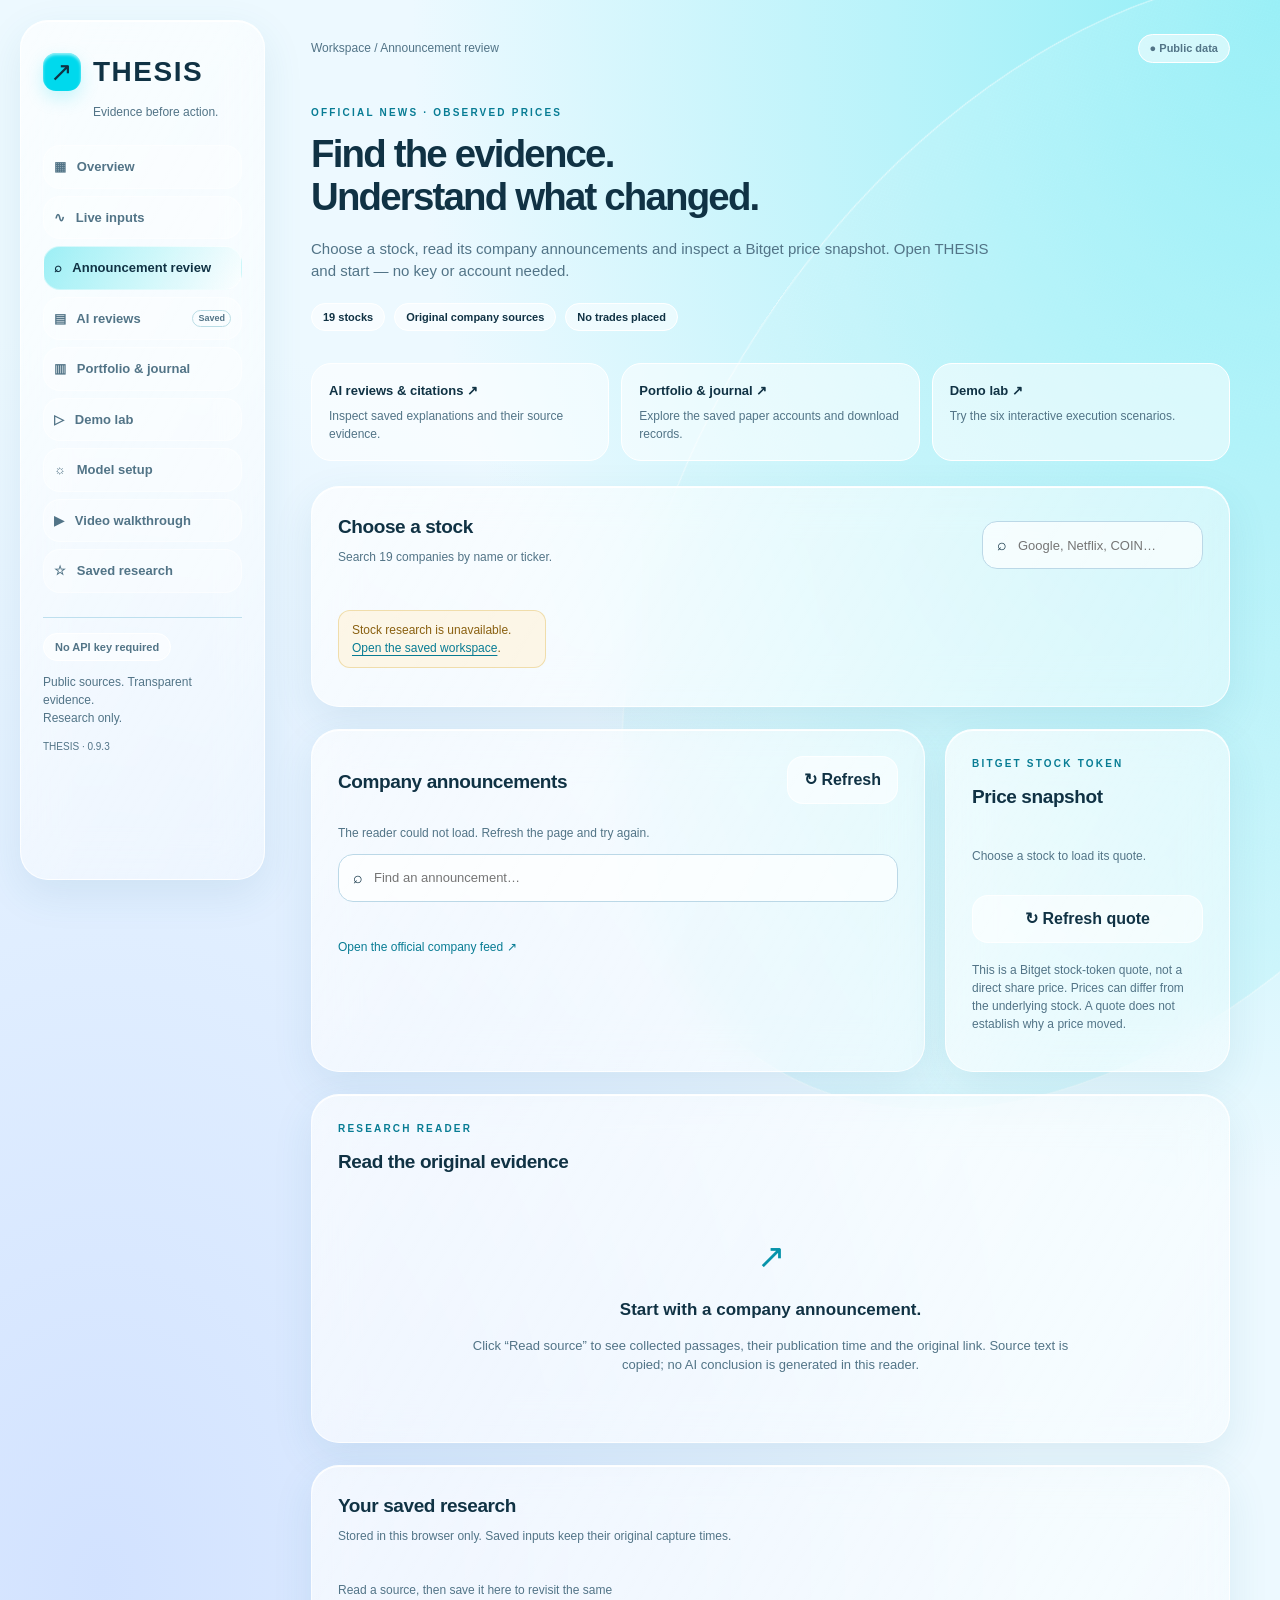
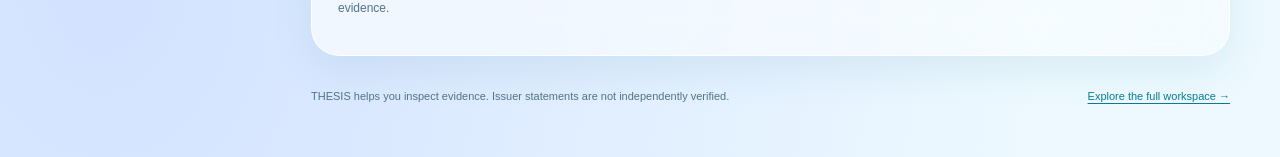
==== commit 55780356: "Expand research to 19 stocks and add bundled company logos Add Alphabet/Google, Netflix, Coinbase, S" ====
--- a/public/index.html
+++ b/public/index.html
@@ -1,5 +1,5 @@
 <!doctype html>
-<html lang="en"><head><meta charset="utf-8"><meta name="viewport" content="width=device-width,initial-scale=1"><meta name="theme-color" content="#00d9ed"><meta name="description" content="Explore eight stocks, official company announcements and public Bitget stock-token quotes. No API key required."><title>THESIS · Evidence before action</title><link rel="stylesheet" href="reader.css?v=0.9.2"><script defer src="reader.js?v=0.9.2"></script></head>
+<html lang="en"><head><meta charset="utf-8"><meta name="viewport" content="width=device-width,initial-scale=1"><meta name="theme-color" content="#00d9ed"><meta name="description" content="Explore 19 stocks, official company announcements and public Bitget stock-token quotes. No API key required."><title>THESIS · Evidence before action</title><link rel="stylesheet" href="reader.css?v=0.9.3"><script defer src="reader.js?v=0.9.3"></script></head>
 <body><a class="skip" href="#main">Skip to research</a><div class="shell"><aside class="glass sidebar"><a class="brand" href="/"><span class="logo">↗</span> THESIS</a><p class="tagline">Evidence before action.</p><nav aria-label="Workspace">
 <a href="demo.html#overview">▦ &nbsp; Overview</a>
 <a href="#live-inputs">∿ &nbsp; Live inputs</a>
@@ -10,14 +10,14 @@
 <a href="demo.html#setup">☼ &nbsp; Model setup</a>
 <a href="demo.html#walkthrough">▶ &nbsp; Video walkthrough</a>
 <a href="#saved-research">☆ &nbsp; Saved research</a>
-</nav><div class="sidebar-bottom"><span class="pill">No API key required</span><p>Public sources. Transparent evidence.<br>Research only.</p><small>THESIS · 0.9.2</small></div></aside>
-<main id="main"><header class="topbar"><span>Workspace / Announcement review</span><span class="pill">● Public data</span></header><section class="hero"><div class="eyebrow">OFFICIAL NEWS · OBSERVED PRICES</div><h1>Find the evidence.<br>Understand what changed.</h1><p>Choose a stock, read its company announcements and inspect a Bitget price snapshot. Open THESIS and start — no key or account needed.</p><div class="hero-tags"><span class="pill">8 stocks</span><span class="pill">Original company sources</span><span class="pill">No trades placed</span></div></section>
+</nav><div class="sidebar-bottom"><span class="pill">No API key required</span><p>Public sources. Transparent evidence.<br>Research only.</p><small>THESIS · 0.9.3</small></div></aside>
+<main id="main"><header class="topbar"><span>Workspace / Announcement review</span><span class="pill">● Public data</span></header><section class="hero"><div class="eyebrow">OFFICIAL NEWS · OBSERVED PRICES</div><h1>Find the evidence.<br>Understand what changed.</h1><p>Choose a stock, read its company announcements and inspect a Bitget price snapshot. Open THESIS and start — no key or account needed.</p><div class="hero-tags"><span class="pill" id="stock-count">19 stocks</span><span class="pill">Original company sources</span><span class="pill">No trades placed</span></div></section>
 <section class="workspace-links" aria-label="Explore THESIS">
 <a href="demo.html#research"><strong>AI reviews &amp; citations ↗</strong><span>Inspect saved explanations and their source evidence.</span></a>
 <a href="demo.html#journal"><strong>Portfolio &amp; journal ↗</strong><span>Explore the saved paper accounts and download records.</span></a>
 <a href="demo.html#demo"><strong>Demo lab ↗</strong><span>Try the six interactive execution scenarios.</span></a>
 </section>
-<section class="glass stock-panel" aria-labelledby="stock-title"><div class="section-head"><div><h2 id="stock-title">Choose a stock</h2><p>Search a company name or ticker.</p></div><label class="search"><span aria-hidden="true">⌕</span><input type="search" id="stock-search" placeholder="Apple, AMD, MSFT…" aria-label="Search stocks"></label></div><div id="stocks" class="stock-grid" aria-label="Available stocks"></div><p id="stock-empty" hidden>No stocks match. Clear the search to see all eight.</p></section>
+<section class="glass stock-panel" aria-labelledby="stock-title"><div class="section-head"><div><h2 id="stock-title">Choose a stock</h2><p id="stock-results" role="status">Search 19 companies by name or ticker.</p></div><label class="search"><span aria-hidden="true">⌕</span><input type="search" id="stock-search" placeholder="Google, Netflix, COIN…" aria-label="Search stocks"></label></div><div id="stocks" class="stock-grid" aria-label="Available stocks"></div><p id="stock-empty" hidden>No stocks match. Clear the search to see all stocks.</p></section>
 <div class="workspace" id="live-inputs"><section class="glass news-panel" aria-labelledby="news-title"><div class="section-head"><div><div class="eyebrow" id="company-symbol"></div><h2 id="news-title">Company announcements</h2></div><button id="refresh-news" type="button">↻ Refresh</button></div><p class="small" id="news-status" role="status" aria-live="polite">Loading supported stocks…</p><label class="search news-search"><span aria-hidden="true">⌕</span><input type="search" id="news-search" placeholder="Find an announcement…" aria-label="Search announcements"></label><div id="news" class="news-list"></div><a id="company-source" class="source-link" target="_blank" rel="noopener">Open the official company feed ↗</a></section>
 <aside class="glass quote-panel" aria-labelledby="quote-title"><div class="eyebrow">BITGET STOCK TOKEN</div><h2 id="quote-title">Price snapshot</h2><p class="small" id="quote-instrument"></p><div id="quote" aria-live="polite"><p class="small">Choose a stock to load its quote.</p></div><button id="refresh-quote" type="button">↻ Refresh quote</button><p class="small">This is a Bitget stock-token quote, not a direct share price. Prices can differ from the underlying stock. A quote does not establish why a price moved.</p></aside></div>
 <section id="source-section" class="glass source-panel" aria-labelledby="source-title"><div class="section-head"><div><div class="eyebrow">RESEARCH READER</div><h2 id="source-title">Read the original evidence</h2></div><button id="save-source" type="button" hidden>Save to this browser</button></div><div id="source" aria-live="polite"><div class="empty"><span class="empty-icon">↗</span><h3>Start with a company announcement.</h3><p>Click “Read source” to see collected passages, their publication time and the original link. Source text is copied; no AI conclusion is generated in this reader.</p></div></div></section>
--- a/public/reader.css
+++ b/public/reader.css
@@ -2,3 +2,6 @@
 
 /* Keep every workspace section within reach. */
 .sidebar{overflow-y:auto}.tagline{margin-bottom:24px}nav{gap:7px}nav a{padding:11px 10px;display:flex;align-items:center;gap:4px}nav a small{font-size:9px;border:1px solid #b9dce5;border-radius:20px;padding:1px 5px;margin-left:auto}.sidebar-bottom{padding-top:15px;margin-top:24px}.sidebar-bottom small{margin-top:12px}.workspace-links{display:grid;grid-template-columns:repeat(3,minmax(0,1fr));gap:12px;margin-bottom:25px}.workspace-links a{display:block;text-decoration:none;background:#ffffff88;border:1px solid #fff;border-radius:20px;padding:17px;color:var(--ink);transition:transform .16s,box-shadow .16s}.workspace-links a:hover{transform:translateY(-2px);box-shadow:var(--shadow)}.workspace-links strong{font-size:13px;display:block;margin-bottom:6px}.workspace-links span{font-size:12px;color:var(--muted);display:block}#live-inputs,#saved-research{scroll-margin-top:20px}@media(max-width:690px){nav a{display:inline-flex}.workspace-links{grid-template-columns:1fr}.sidebar{overflow:visible}}@media(prefers-reduced-motion:reduce){.workspace-links a:hover{transform:none}}
+
+/* Company marks retain their own colors inside the THESIS glass palette. */
+[hidden]{display:none!important}.stock-logo{width:46px;height:46px;flex:0 0 46px;display:grid;place-items:center;border-radius:14px;background:#fff;border:1px solid #e5eef2;box-shadow:0 3px 10px #174b6610;overflow:hidden}.stock-logo img{width:36px;height:36px;object-fit:contain;display:block}.stock-logo [data-logo-fallback]{color:#087c94;font-weight:700}.stock{min-height:82px}.stock>span:last-child{min-width:0}.stock strong{overflow-wrap:anywhere}#quote-instrument{display:flex;align-items:center;gap:12px;margin:15px 0 20px;color:var(--ink);font-size:13px}#quote-instrument small{color:var(--muted);font-size:10px}@media(max-width:690px){.stock{gap:9px}.stock-logo{width:38px;height:38px;flex-basis:38px;border-radius:12px}.stock-logo img{width:29px;height:29px}.stock strong{font-size:12px}}
